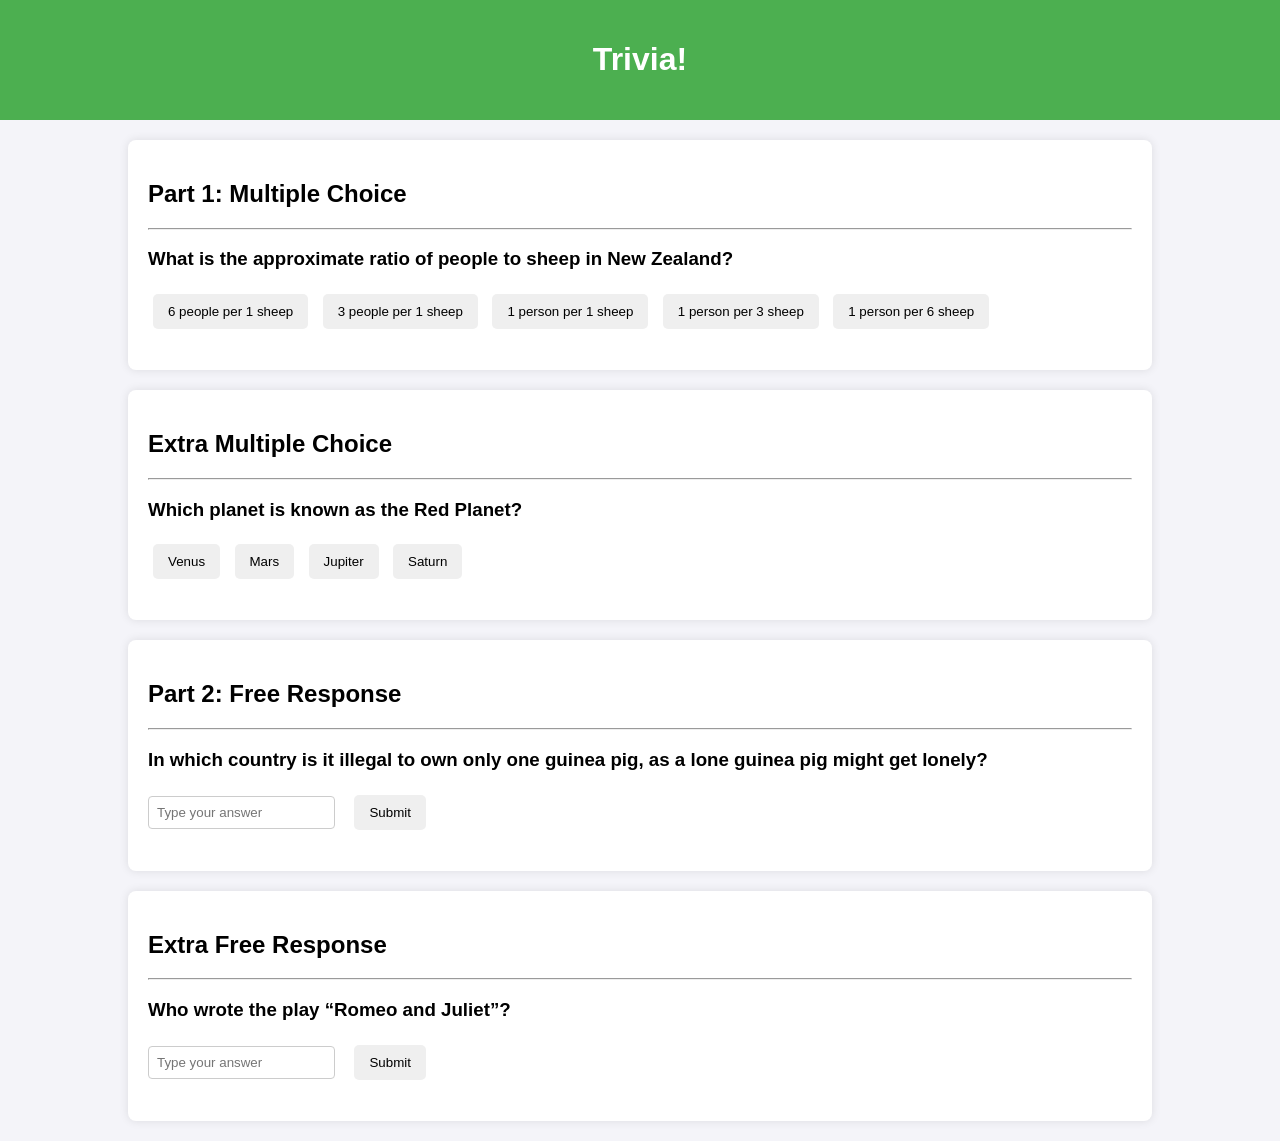
==== index.html @ 6944b720 "Trivia project" ====
<!DOCTYPE html>
<html lang="en">
<head>
    <meta charset="UTF-8">
    <title>Trivia!</title>
    <link href="styles.css" rel="stylesheet">
    <script defer src="script.js"></script>
</head>
<body>
    <div class="header">
        <h1>Trivia!</h1>
    </div>

    <div class="container">
        <!-- Part 1: Multiple Choice -->
        <div class="section" id="mcq1">
            <h2>Part 1: Multiple Choice</h2>
            <hr>
            <h3 id="q1">What is the approximate ratio of people to sheep in New Zealand?</h3>
            <div class="choices" role="group" aria-labelledby="q1">
                <button class="choice" data-correct="false">6 people per 1 sheep</button>
                <button class="choice" data-correct="false">3 people per 1 sheep</button>
                <button class="choice" data-correct="false">1 person per 1 sheep</button>
                <button class="choice" data-correct="false">1 person per 3 sheep</button>
                <button class="choice" data-correct="true">1 person per 6 sheep</button>
            </div>
            <p class="feedback"></p>
        </div>

        <!-- Extra Multiple Choice -->
        <div class="section" id="mcq2">
            <h2>Extra Multiple Choice</h2>
            <hr>
            <h3 id="q2">Which planet is known as the Red Planet?</h3>
            <div class="choices" role="group" aria-labelledby="q2">
                <button class="choice" data-correct="false">Venus</button>
                <button class="choice" data-correct="true">Mars</button>
                <button class="choice" data-correct="false">Jupiter</button>
                <button class="choice" data-correct="false">Saturn</button>
            </div>
            <p class="feedback"></p>
        </div>

        <!-- Part 2: Free Response -->
        <div class="section" id="free1">
            <h2>Part 2: Free Response</h2>
            <hr>
            <h3 id="q3">In which country is it illegal to own only one guinea pig, as a lone guinea pig might get lonely?</h3>
            <div class="free-row">
                <input id="free-input1" type="text" placeholder="Type your answer">
                <button id="free-check1">Submit</button>
            </div>
            <p class="feedback"></p>
        </div>

        <!-- Extra Free Response -->
        <div class="section" id="free2">
            <h2>Extra Free Response</h2>
            <hr>
            <h3 id="q4">Who wrote the play “Romeo and Juliet”?</h3>
            <div class="free-row">
                <input id="free-input2" type="text" placeholder="Type your answer">
                <button id="free-check2">Submit</button>
            </div>
            <p class="feedback"></p>
        </div>
    </div>
</body>
</html>
---- styles.css ----
body {
    font-family: Arial, sans-serif;
    background-color: #f4f4f9;
    margin: 0;
    padding: 0;
}

.header {
    background-color: #4CAF50;
    color: white;
    padding: 20px;
    text-align: center;
}

.container {
    width: 80%;
    margin: 20px auto;
}

.section {
    background: white;
    padding: 20px;
    margin-bottom: 20px;
    border-radius: 8px;
    box-shadow: 0 0 10px rgba(0,0,0,0.1);
}

button {
    margin: 5px;
    padding: 10px 15px;
    border: none;
    border-radius: 5px;
    cursor: pointer;
}

button:hover {
    opacity: 0.8;
}

.feedback {
    font-weight: bold;
    margin-top: 10px;
}

input {
    padding: 8px;
    margin-right: 10px;
    border-radius: 4px;
    border: 1px solid #ccc;
}
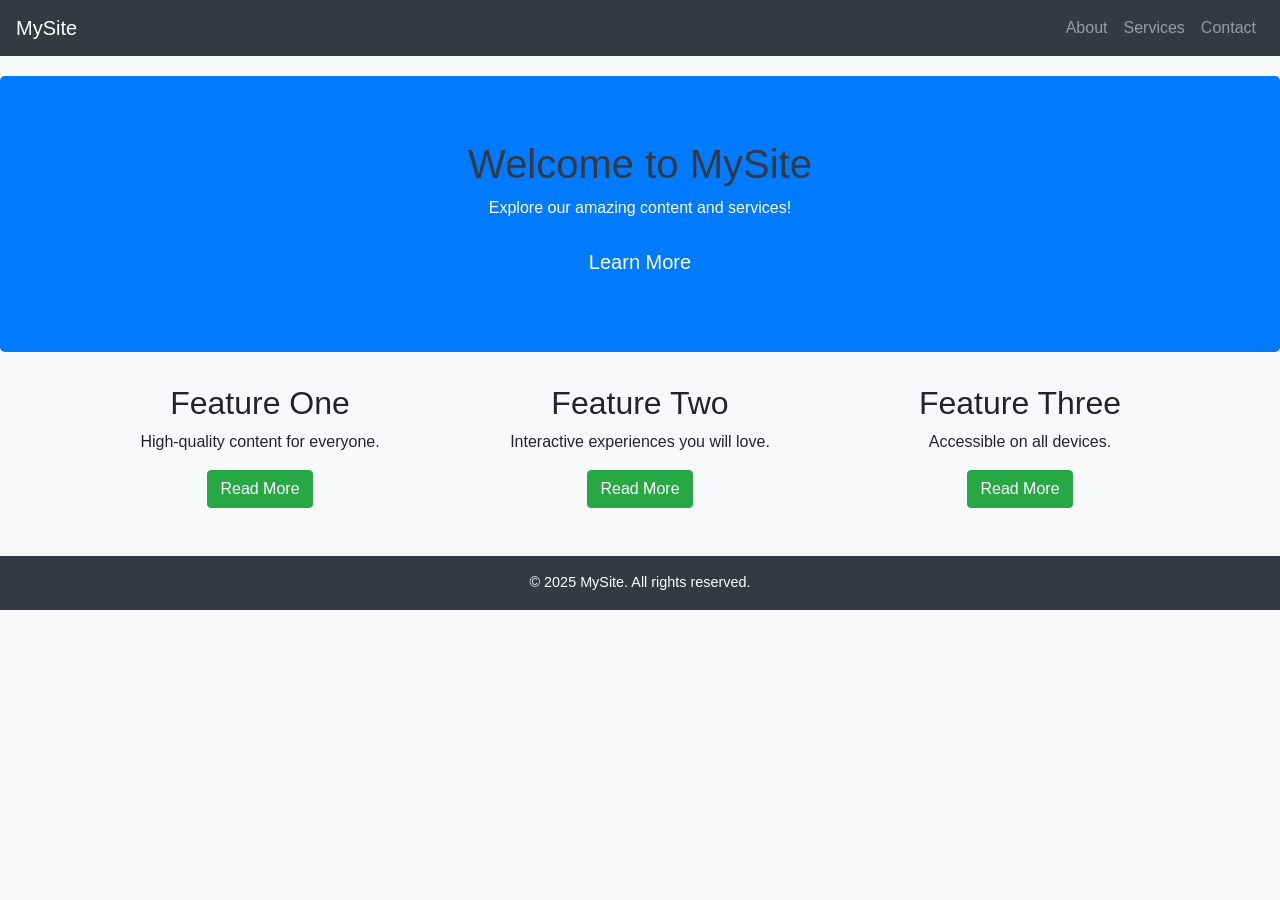
==== commit 7e234fc8: "Homepage projects" ====
--- a/index.html
+++ b/index.html
@@ -2,68 +2,72 @@
 <html lang="en">
 <head>
     <meta charset="UTF-8">
-    <title>Trivia!</title>
-    <link href="styles.css" rel="stylesheet">
-    <script defer src="script.js"></script>
+    <title>Home - MySite</title>
+    <!-- Bootstrap CSS -->
+    <link rel="stylesheet" href="https://cdn.jsdelivr.net/npm/bootstrap@4.5.3/dist/css/bootstrap.min.css"
+          integrity="sha384-TX8t27EcRE3e/ihU7zmQxVncDAy5uIKz4rEkgIXeMed4M0jlfIDPvg6uqKI2xXr2" crossorigin="anonymous">
+    <!-- jQuery and Bootstrap JS -->
+    <script src="https://code.jquery.com/jquery-3.5.1.slim.min.js"
+            integrity="sha384-DfXdz2htPH0lsSSs5nCTpuj/zy4C+OGpamoFVy38MVBnE+IbbVYUew+OrCXaRkfj" crossorigin="anonymous"></script>
+    <script src="https://cdn.jsdelivr.net/npm/bootstrap@4.5.3/dist/js/bootstrap.bundle.min.js"
+            integrity="sha384-ho+j7jyWK8fNQe+A12Hb8AhRq26LrZ/JpcUGGOn+Y7RsweNrtN/tE3MoK7ZeZDyx" crossorigin="anonymous"></script>
+    <!-- Custom CSS -->
+    <link rel="stylesheet" href="styles.css">
 </head>
 <body>
-    <div class="header">
-        <h1>Trivia!</h1>
+
+<!-- Navbar -->
+<nav class="navbar navbar-expand-lg navbar-dark bg-dark">
+  <a class="navbar-brand" href="index.html">MySite</a>
+  <div class="collapse navbar-collapse">
+    <ul class="navbar-nav ml-auto">
+      <li class="nav-item"><a class="nav-link" href="about.html">About</a></li>
+      <li class="nav-item"><a class="nav-link" href="services.html">Services</a></li>
+      <li class="nav-item"><a class="nav-link" href="contact.html">Contact</a></li>
+    </ul>
+  </div>
+</nav>
+
+<!-- Hero Section -->
+<div class="jumbotron text-center">
+  <h1>Welcome to MySite</h1>
+  <p>Explore our amazing content and services!</p>
+  <a href="about.html" class="btn btn-primary btn-lg">Learn More</a>
+</div>
+
+<!-- Features Section -->
+<div class="container text-center">
+  <div class="row">
+    <div class="col-md-4">
+      <h2>Feature One</h2>
+      <p>High-quality content for everyone.</p>
+      <button class="btn btn-success">Read More</button>
     </div>
+    <div class="col-md-4">
+      <h2>Feature Two</h2>
+      <p>Interactive experiences you will love.</p>
+      <button class="btn btn-success">Read More</button>
+    </div>
+    <div class="col-md-4">
+      <h2>Feature Three</h2>
+      <p>Accessible on all devices.</p>
+      <button class="btn btn-success">Read More</button>
+    </div>
+  </div>
+</div>
 
-    <div class="container">
-        <!-- Part 1: Multiple Choice -->
-        <div class="section" id="mcq1">
-            <h2>Part 1: Multiple Choice</h2>
-            <hr>
-            <h3 id="q1">What is the approximate ratio of people to sheep in New Zealand?</h3>
-            <div class="choices" role="group" aria-labelledby="q1">
-                <button class="choice" data-correct="false">6 people per 1 sheep</button>
-                <button class="choice" data-correct="false">3 people per 1 sheep</button>
-                <button class="choice" data-correct="false">1 person per 1 sheep</button>
-                <button class="choice" data-correct="false">1 person per 3 sheep</button>
-                <button class="choice" data-correct="true">1 person per 6 sheep</button>
-            </div>
-            <p class="feedback"></p>
-        </div>
+<!-- Footer -->
+<footer class="bg-dark text-white text-center p-3 mt-5">
+  &copy; 2025 MySite. All rights reserved.
+</footer>
 
-        <!-- Extra Multiple Choice -->
-        <div class="section" id="mcq2">
-            <h2>Extra Multiple Choice</h2>
-            <hr>
-            <h3 id="q2">Which planet is known as the Red Planet?</h3>
-            <div class="choices" role="group" aria-labelledby="q2">
-                <button class="choice" data-correct="false">Venus</button>
-                <button class="choice" data-correct="true">Mars</button>
-                <button class="choice" data-correct="false">Jupiter</button>
-                <button class="choice" data-correct="false">Saturn</button>
-            </div>
-            <p class="feedback"></p>
-        </div>
+<script>
+  // Alert on button click
+  document.querySelectorAll('.btn-success').forEach(btn => {
+    btn.addEventListener('click', () => alert('Button clicked!'));
+  });
+</script>
 
-        <!-- Part 2: Free Response -->
-        <div class="section" id="free1">
-            <h2>Part 2: Free Response</h2>
-            <hr>
-            <h3 id="q3">In which country is it illegal to own only one guinea pig, as a lone guinea pig might get lonely?</h3>
-            <div class="free-row">
-                <input id="free-input1" type="text" placeholder="Type your answer">
-                <button id="free-check1">Submit</button>
-            </div>
-            <p class="feedback"></p>
-        </div>
-
-        <!-- Extra Free Response -->
-        <div class="section" id="free2">
-            <h2>Extra Free Response</h2>
-            <hr>
-            <h3 id="q4">Who wrote the play “Romeo and Juliet”?</h3>
-            <div class="free-row">
-                <input id="free-input2" type="text" placeholder="Type your answer">
-                <button id="free-check2">Submit</button>
-            </div>
-            <p class="feedback"></p>
-        </div>
-    </div>
 </body>
 </html>
+
--- a/styles.css
+++ b/styles.css
@@ -1,50 +1,30 @@
 body {
     font-family: Arial, sans-serif;
-    background-color: #f4f4f9;
-    margin: 0;
-    padding: 0;
+    background-color: #f8f9fa;
 }
 
-.header {
-    background-color: #4CAF50;
-    color: white;
-    padding: 20px;
-    text-align: center;
+h1 {
+    color: #343a40;
 }
 
-.container {
-    width: 80%;
-    margin: 20px auto;
+.navbar {
+    margin-bottom: 20px;
 }
 
-.section {
-    background: white;
-    padding: 20px;
-    margin-bottom: 20px;
-    border-radius: 8px;
-    box-shadow: 0 0 10px rgba(0,0,0,0.1);
+.jumbotron {
+    background-color: #007bff;
+    color: white;
 }
 
-button {
-    margin: 5px;
-    padding: 10px 15px;
-    border: none;
-    border-radius: 5px;
-    cursor: pointer;
+.card {
+    margin-bottom: 20px;
 }
 
-button:hover {
-    opacity: 0.8;
+footer {
+    font-size: 0.9em;
 }
 
-.feedback {
-    font-weight: bold;
-    margin-top: 10px;
+.btn-primary {
+    border-radius: 20px;
+    padding: 10px 25px;
 }
-
-input {
-    padding: 8px;
-    margin-right: 10px;
-    border-radius: 4px;
-    border: 1px solid #ccc;
-}
